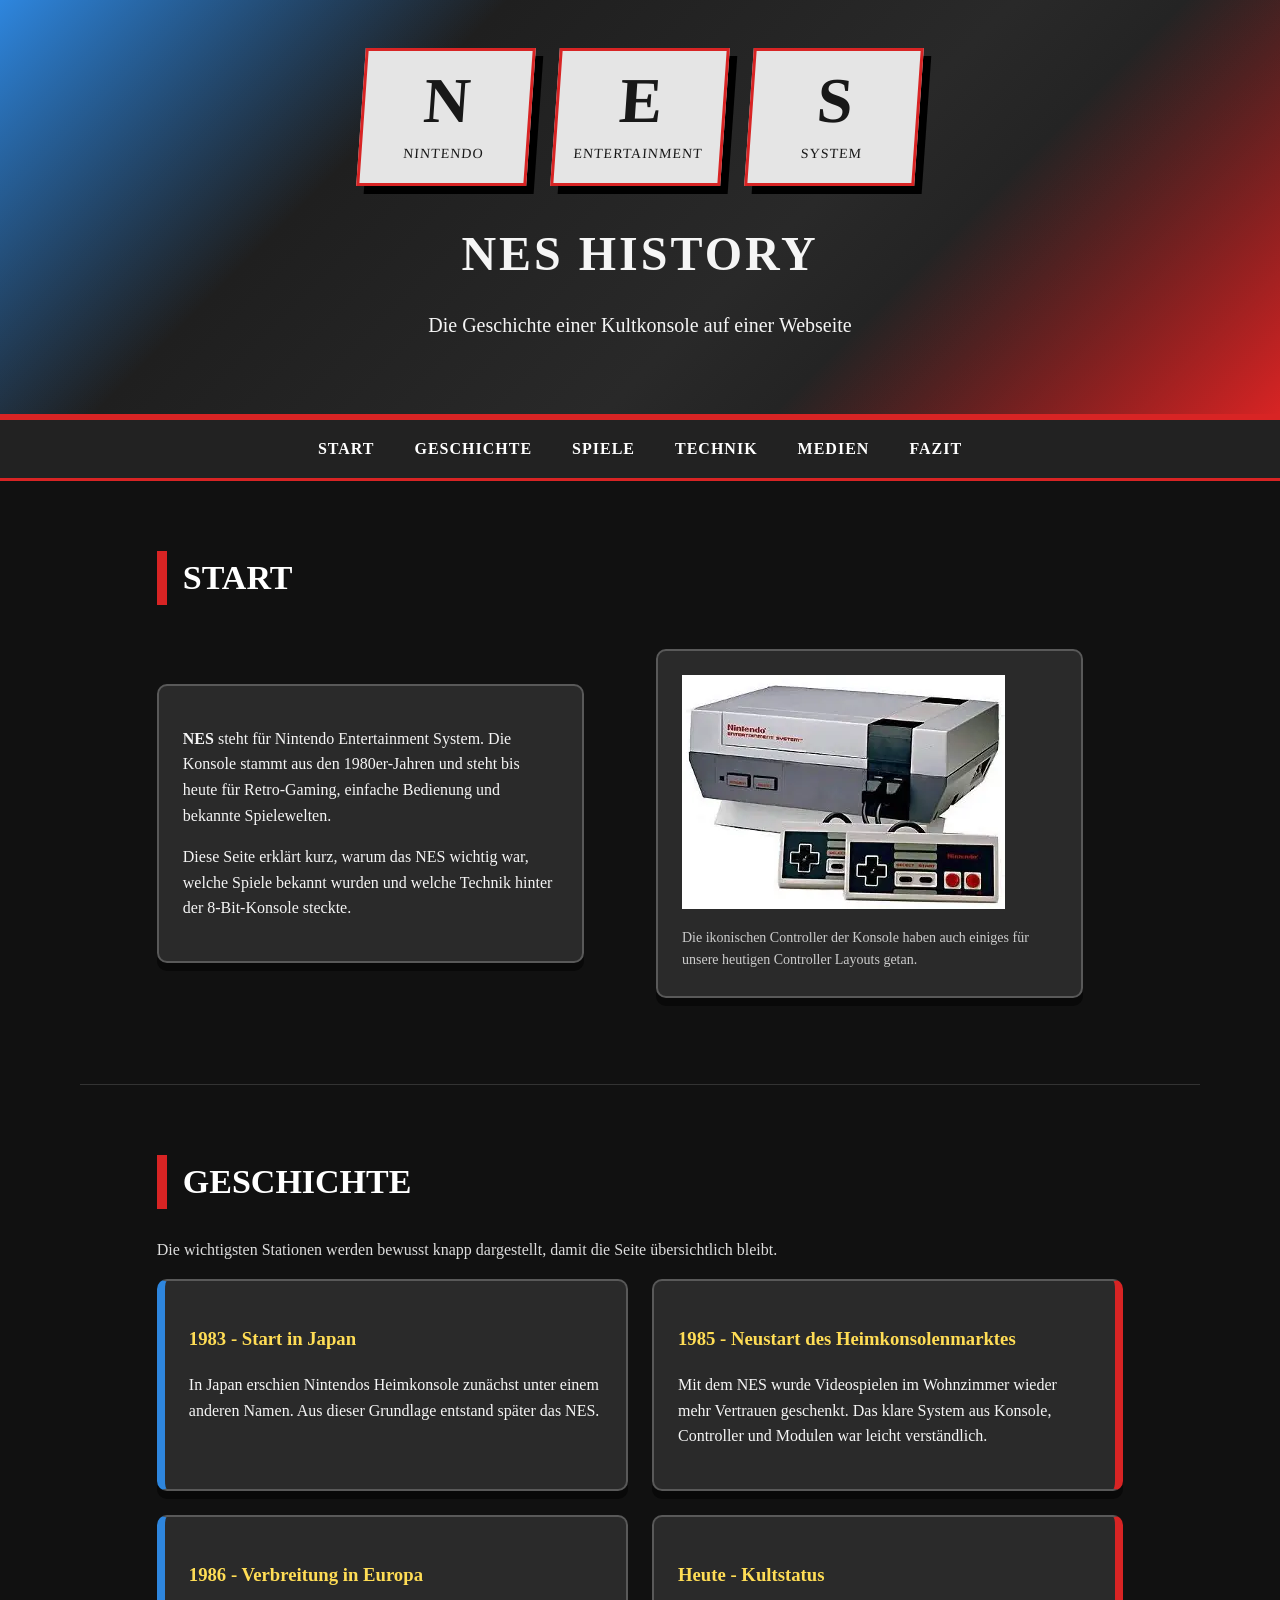
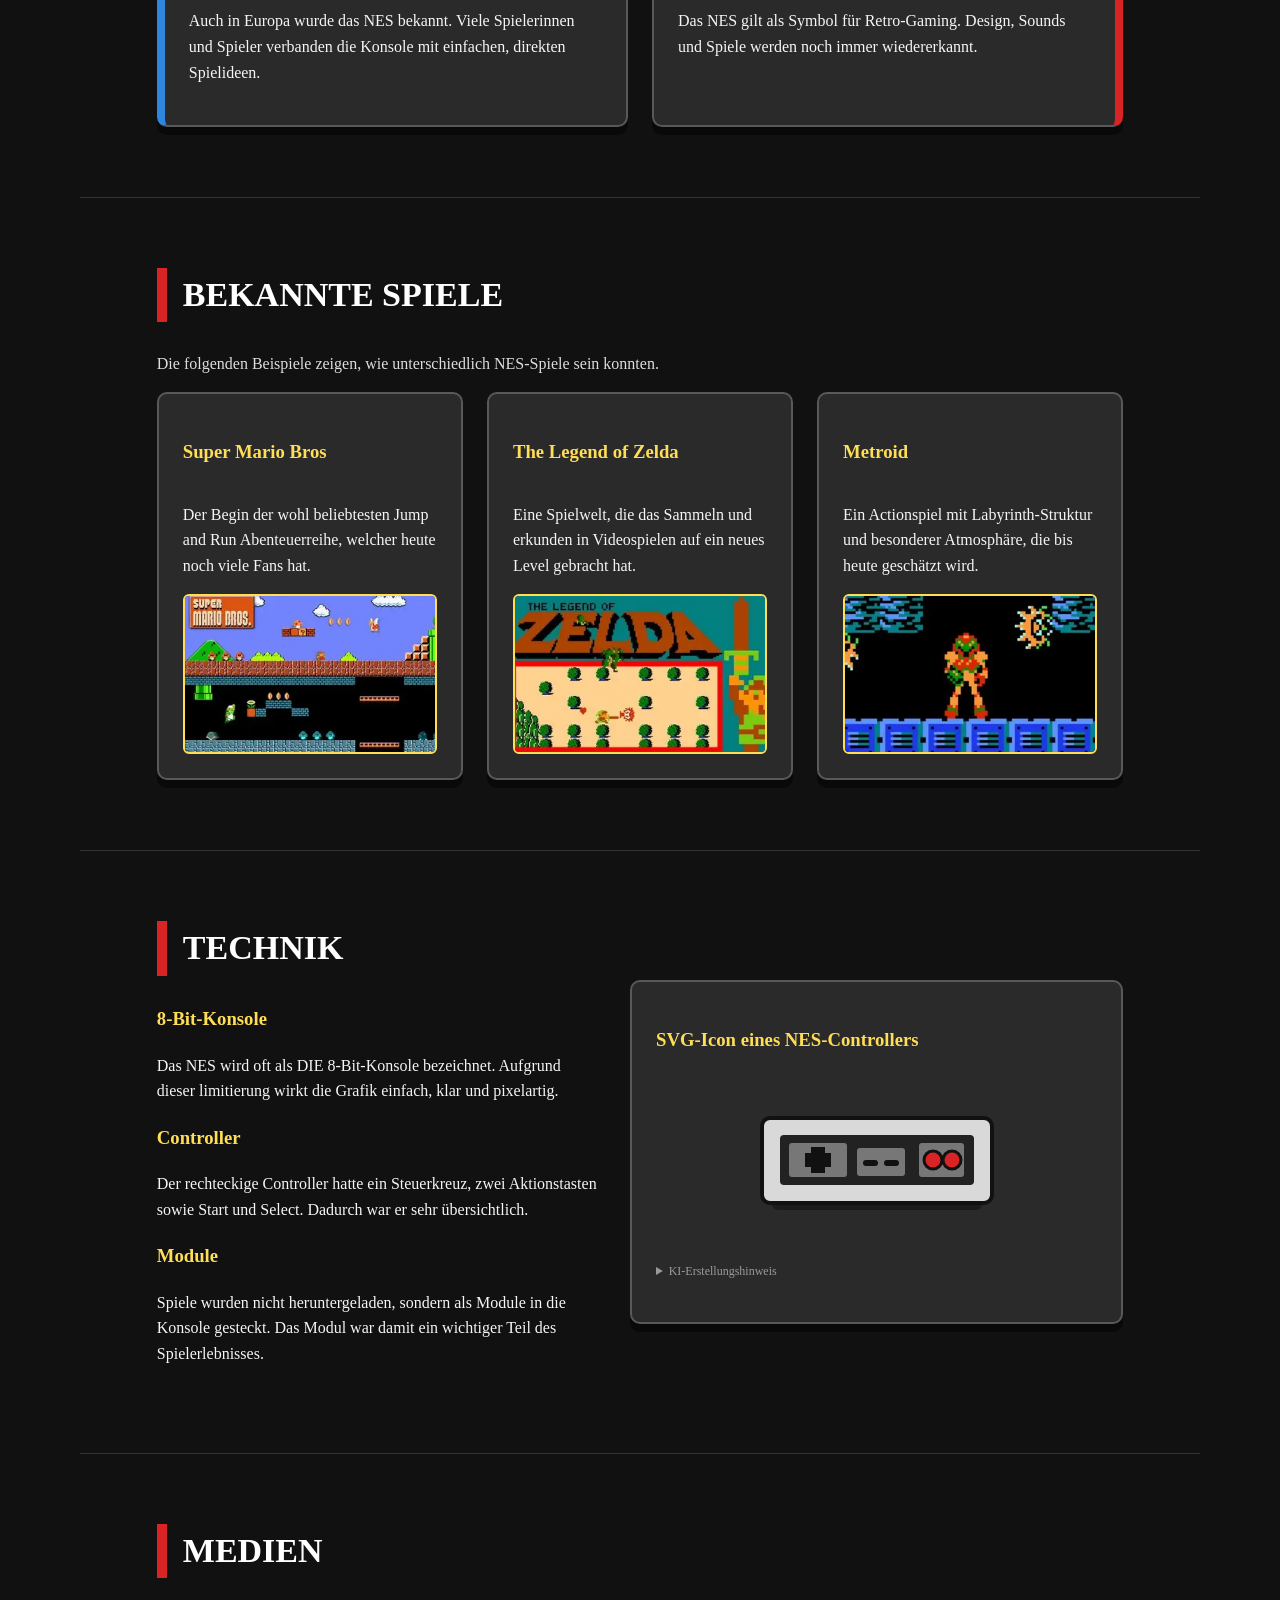
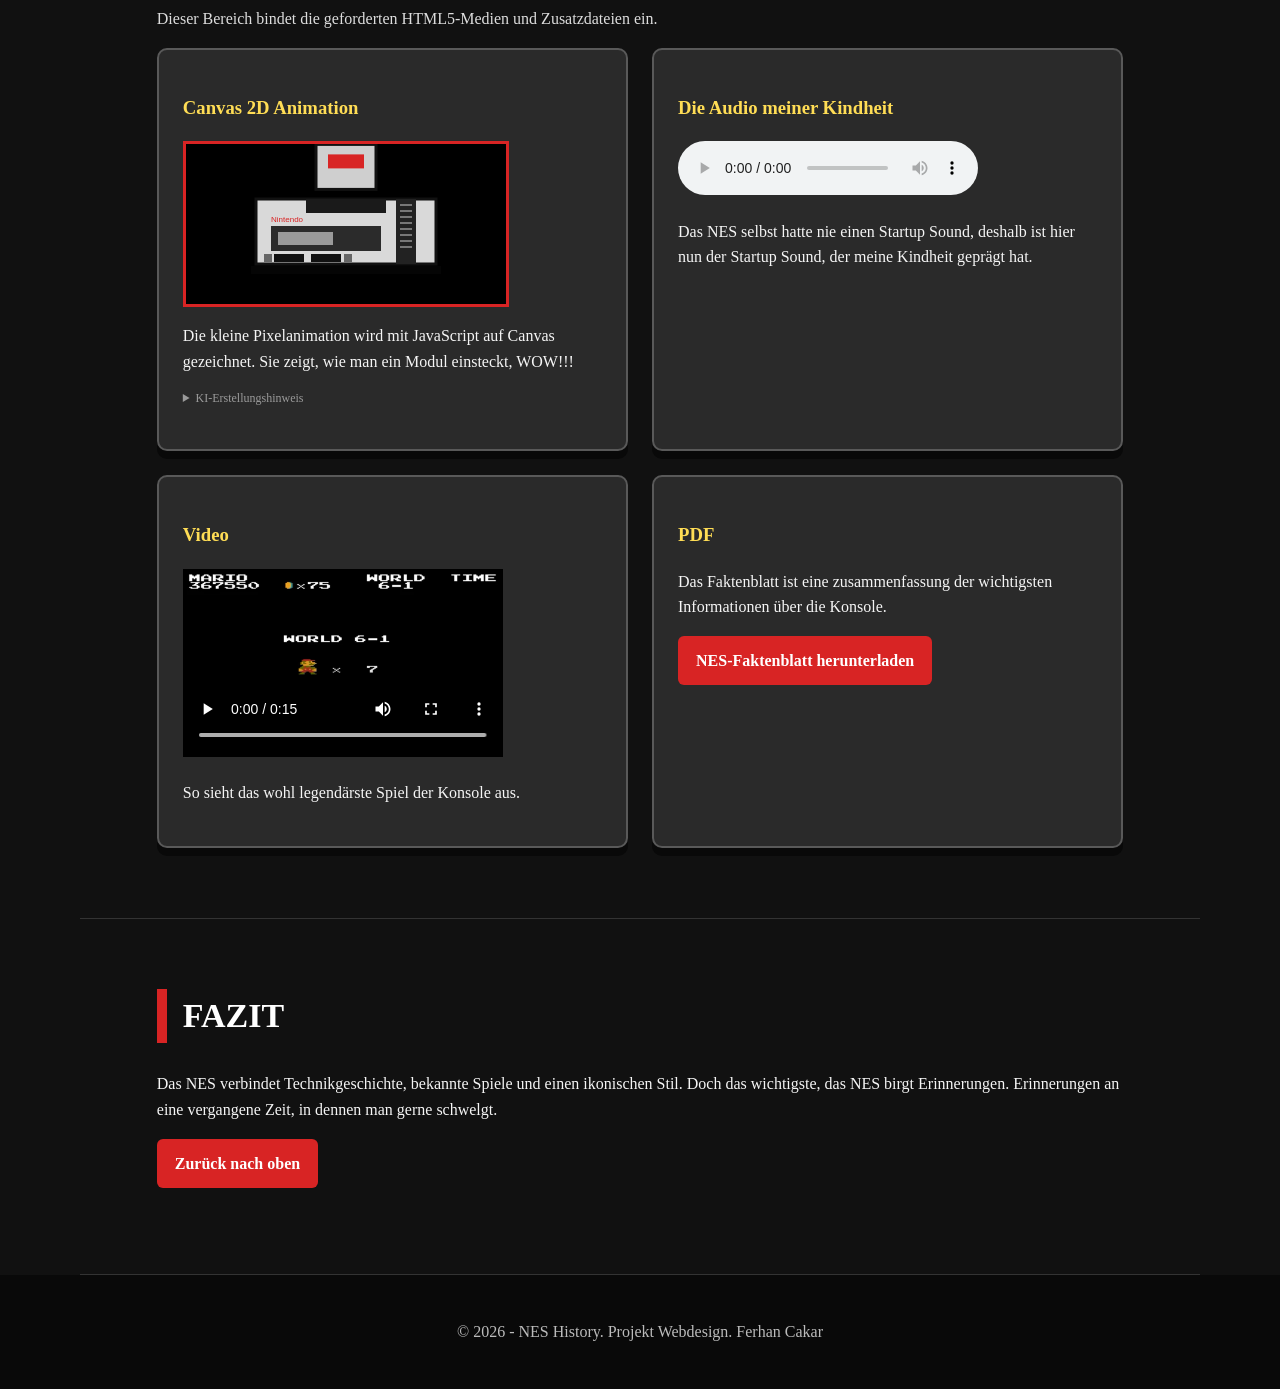
==== ferhan_cakar/index.html @ 37f25300 "Ferhans Zeug wurde hinzugefügt" ====
<!DOCTYPE html>
<html lang="de">
<head>
    <meta http-equiv="Content-Type" content="text/html; charset=utf-8">
    <meta name="description" content="NES History - eine Webseite über die Geschichte einer Kultkonsole.">
    <meta name="keywords" content="NES, Prüfung">
    <meta name="author" content="Ferhan Cakar">
    <meta name="viewport" content="width=device-width, initial-scale=1.0">
    <title>NES History - Die Geschichte einer Kultkonsole</title>
    <link rel="stylesheet" href="css/style.css">
    <link rel="icon" href="assets/img/favicon.ico" type="image/x-icon">
    <!--setzt das Favicon, also das Icon für die Webseite. Erstellt mit favicon.io-->

</head>
<body>
    <header id="oben" class="site-header">
        <div class="branding">
            <!-- branding fasst die drei NES-Boxen zusammen.
            span markiert jeweils den einzelnen Buchstaben N, E oder S.
            small enthält den kleineren Zusatztext unter dem Buchstaben.
            Die genaue Gestaltung passiert in CSS über .brand-box span und .brand-box small -->
            <div class="brand-box"><span>N</span><small>Nintendo</small></div>
            <div class="brand-box"><span>E</span><small>Entertainment</small></div>
            <div class="brand-box"><span>S</span><small>System</small></div>
        </div>
        <h1>NES History</h1>
        <p>Die Geschichte einer Kultkonsole auf einer Webseite</p>
    </header>

    <!-- #xxx führt zum Punkt auf der selben Webseite, href gibt das Ziel des Links an-->
    <nav class="main-nav" aria-label="Hauptnavigation">
        <ul>
            <li><a href="#start">Start</a></li>
            <li><a href="#geschichte">Geschichte</a></li>
            <li><a href="#spiele">Spiele</a></li>
            <li><a href="#technik">Technik</a></li>
            <li><a href="#medien">Medien</a></li>
            <li><a href="#fazit">Fazit</a></li>
        </ul>
    </nav>

    <main>
        <!-- Section = großer Themenbereich, article = kleiner Inhaltsbereich -->
        <section id="start" class="content-section">
            <h2>Start</h2>

            <div class="hero-section">
                <article class="text-card">
                    <!-- strong macht je nach Browser den Text "wichtig" -> in meinem wird der Text fett -->
                    <p><strong>NES</strong> steht für Nintendo Entertainment System. Die Konsole stammt aus den 1980er-Jahren und steht bis heute für Retro-Gaming, einfache Bedienung und bekannte Spielewelten.</p>
                    <p>Diese Seite erklärt kurz, warum das NES wichtig war, welche Spiele bekannt wurden und welche Technik hinter der 8-Bit-Konsole steckte.</p>
                </article>
                <!--figure wird für ein Bild mit passender Bildbeschreibung genutzt-->
                <figure class="media-card">
                    <!--img bindet das Bild über den src-Pfad ein-->
                    <!--alt beschreibt das Bild, falls es nicht geladen wird oder für Barrierefreiheit-->
                    <img src="assets/img/nes-Konsole.gif" alt="Platzhalterbild einer NES-Konsole im Retro-Stil">
                    <!--figcaption ist die sichtbare Bildunterschrift-->
                    <figcaption>Die ikonischen Controller der Konsole haben auch einiges für unsere heutigen Controller Layouts getan.</figcaption>
                </figure>
            </div>
        </section>

        <section id="geschichte" class="content-section history-section">
            <h2>Geschichte</h2>
            <p class="section-intro">Die wichtigsten Stationen werden bewusst knapp dargestellt, damit die Seite übersichtlich bleibt.</p>
            <div class="timeline">
                <!-- die Article werden automatisch nach reihnfolge den verfügbaren collums in Grid layout hinzugefügt, wobei in css repeat 2 sagt, dass es immer 2 spalten pro reihe sein dürfen-->
                <article>
                    <h3>1983 - Start in Japan</h3>
                    <p>In Japan erschien Nintendos Heimkonsole zunächst unter einem anderen Namen. Aus dieser Grundlage entstand später das NES.</p>
                </article>
                <article>
                    <h3>1985 - Neustart des Heimkonsolenmarktes</h3>
                    <p>Mit dem NES wurde Videospielen im Wohnzimmer wieder mehr Vertrauen geschenkt. Das klare System aus Konsole, Controller und Modulen war leicht verständlich.</p>
                </article>
                <article>
                    <h3>1986 - Verbreitung in Europa</h3>
                    <p>Auch in Europa wurde das NES bekannt. Viele Spielerinnen und Spieler verbanden die Konsole mit einfachen, direkten Spielideen.</p>
                </article>
                <article>
                    <h3>Heute - Kultstatus</h3>
                    <p>Das NES gilt als Symbol für Retro-Gaming. Design, Sounds und Spiele werden noch immer wiedererkannt.</p>
                </article>
            </div>
        </section>

        <section id="spiele" class="content-section games-section">
            <h2>Bekannte Spiele</h2>
            <p class="section-intro">Die folgenden Beispiele zeigen, wie unterschiedlich NES-Spiele sein konnten.</p>
            <div class="game-grid">
                <article class="game-card">
                    <h3>Super Mario Bros</h3>
                    <p>Der Begin der wohl beliebtesten Jump and Run Abenteuerreihe, welcher heute noch viele Fans hat.</p>
                    <img class="game-image" src="assets/img/mario.webp" alt="Bild zu Super Mario Bros.">
                </article>
                <article class="game-card">
                    <h3>The Legend of Zelda</h3>
                    <p>Eine Spielwelt, die das Sammeln und erkunden in Videospielen auf ein neues Level gebracht hat.</p>
                    <img class="game-image" src="assets/img/zelda.webp" alt="Bild zu The Legend of Zelda.">
                </article>
                <article class="game-card">
                    <h3>Metroid</h3>
                    <p>Ein Actionspiel mit Labyrinth-Struktur und besonderer Atmosphäre, die bis heute geschätzt wird.</p>
                    <img class="game-image" src="assets/img/metroid.webp" alt="Bild zu Metroid.">
                </article>
            </div>
        </section>

        <section id="technik" class="content-section split-section">
            <article>
                <h2>Technik</h2>
                <h3>8-Bit-Konsole</h3>
                <p>Das NES wird oft als DIE 8-Bit-Konsole bezeichnet. Aufgrund dieser limitierung wirkt die Grafik einfach, klar und pixelartig.</p>
                <h3>Controller</h3>
                <p>Der rechteckige Controller hatte ein Steuerkreuz, zwei Aktionstasten sowie Start und Select. Dadurch war er sehr übersichtlich.</p>
                <h3>Module</h3>
                <p>Spiele wurden nicht heruntergeladen, sondern als Module in die Konsole gesteckt. Das Modul war damit ein wichtiger Teil des Spielerlebnisses.</p>
            </article>
            <!-- aside ist ein ergänzender Inhaltsbereich neben dem Text.
            Hier wird das SVG-Icon als Zusatz zum Technikbereich angezeigt.
            aria-label beschreibt den Bereich für Barrierefreiheit. -->
            <aside class="svg-card" aria-label="SVG-Icon eines NES-Controllers">
                <h3>SVG-Icon eines NES-Controllers</h3>
                <img src="assets/svg/controller.svg" alt="Controller-Icon als SVG">
                <details class="referenz-hinweis">
                    <summary>KI-Erstellungshinweis</summary>
                    <p>Danke Nawid, dass du mir gezeigt hast, wie man dieses Dropdown hier erstellt. Das Icon wurde mit Chat GPT 5.5 Premium, Intelligenz hoch  erstellt. Prompt: "Erstelle mir bitte ein SVG-Icon eines NES-Controllers aus frontaler ansicht. Achte hierbei auf korrekte Farbgebung."</p>
                </details>
            </aside>
        </section>

        <section id="medien" class="content-section media-section">
            <h2>Medien</h2>
            <p class="section-intro">Dieser Bereich bindet die geforderten HTML5-Medien und Zusatzdateien ein.</p>
            <div class="media-grid">
                <article>
                    <h3>Canvas 2D Animation</h3>
                    <!--erstellt eine leere Fläche, die dann in real Time beschrieben wird, anders als Pfade von anderen Assets-->
                    <canvas id="pixelCanvas" width="320" height="160">Ihr Browser unterstützt das Canvas-Element nicht.</canvas>
                    <p>Die kleine Pixelanimation wird mit JavaScript auf Canvas gezeichnet. Sie zeigt, wie man ein Modul einsteckt, WOW!!! </p>
                    <details class="referenz-hinweis">
                        <summary>KI-Erstellungshinweis</summary>
                        <p>Danke Nawid, dass du mir gezeigt hast, wie man dieses Dropdown hier erstellt. Der Code wurde mit Google Gemeni 3.1 Pro erstellt. Prompt: "Erstelle mir bitte eine Canvas Animation einer NES Konsole, in die ein Modul gesteckt wird."</p>
                    </details>
                </article>
                <article>
                    <h3>Die Audio meiner Kindheit</h3>
                    <audio controls> <!--erstellt UI für Audio-->
                        <source src="assets/audio/Gamecube-Startup-Sound.m4a" type="audio/mp4"> <!--m4a ist in mp4 container, deshalb hier mp4-->
                        Ihr Browser unterstützt das Audio-Element nicht. <!--falls Browser Element nicht unterstützt kommt Text-->
                    </audio>
                    <p>Das NES selbst hatte nie einen Startup Sound, deshalb ist hier nun der Startup Sound, der meine Kindheit geprägt hat.</p>
                </article>
                <article>
                    <h3>Video</h3>
                    <!--controls macht UI, poster macht vorschaubild-->
                    <video controls poster="assets/img/video-poster.png" width="320">
                        <source src="assets/video/WEBM-World6-1.webm" type="video/webm">
                        <source src="assets/video/MP4-World6-1.mp4" type="video/mp4">
                        <source src="assets/video/MOV-World6-1.mov" type="video/mov">
                        Ihr Browser unterstützt das Video-Element nicht.
                    </video>
                    <p>So sieht das wohl legendärste Spiel der Konsole aus.</p>
                </article>
                <article>
                    <h3>PDF</h3>
                    <p>Das Faktenblatt ist eine zusammenfassung der wichtigsten Informationen über die Konsole.</p>
                    <!--a macht hier einen Link draus-->
                    <!--folgendes geht den Pfad lang und downloaded, falls möglich-->
                    <p><a class="button-link" href="assets/pdf/nes-faktenblatt.pdf" download>NES-Faktenblatt herunterladen</a></p>
                </article>
            </div>
        </section>

        <section id="fazit" class="content-section conclusion-section">
            <h2>Fazit</h2>
            <p>Das NES verbindet Technikgeschichte, bekannte Spiele und einen ikonischen Stil. Doch das wichtigste, das NES birgt Erinnerungen. Erinnerungen an eine vergangene Zeit, in dennen man gerne schwelgt.</p>
            <p><a href="#oben">Zurück nach oben</a></p>
        </section>
    </main>

    <!-- footer enthält den unteren Abschlussbereich der Webseite -->
    <footer class="site-footer">
        <p>&copy; <!--© wird damit eingefügt--> 2026 - NES History. Projekt Webdesign. Ferhan Cakar</p>
    </footer>
    <!-- script bindet die externe JavaScript-Datei für die Canvas-Animation ein -->
    <script src="js/canvas.js"></script>
</body>
</html>
---- ferhan_cakar/css/style.css ----
/* Grundgestaltung */
/* box-sizing: border-box sorgt dafür, dass padding und border in die Gesamtbreite eingerechnet werden */
* {
    box-sizing: border-box;
}

body {
    margin: 0; /*Außenabstand = 0*/
    font-family: 'Times new Roman', Helvetica, sans-serif;
    line-height: 1.6; /*Zeilenhöhe*/
    color: #f5f5f5; /*Textfarbe*/
    background: #111111; /*Hintergrundfarbe*/
}

/*assets können nie Breiter als ihre Container werden*/
img, video, canvas, audio {
    max-width: 100%;
}

/* Kopfbereich */
.site-header {
    min-height: 420px;
    padding: 48px 6% 36px 6%; /*abstand zum rand der Box, Werte verteilt oben, rechts, unten, links*/
    text-align: center;
    background: 
        linear-gradient(135deg, transparent 0%, transparent 70%, #d82424 100%),
        linear-gradient(135deg, #2e86de 0%, transparent 30%, transparent 100%),
        linear-gradient(135deg, #151515 0%, #292929 60%, #151515 100%);
        /*Mehrere Verläufe liegen übereinander. 135deg ist der schräge Winkel des Verlaufs.
        Die %-Werte sind Positionen im Verlauf: 0% = Anfang, 100% = Ende.
        transparent ist durchsichtig, damit die darunterliegenden Farben sichtbar bleiben.
        deg zeigt in einem kreis an, in welche richtung der strich geht*/
    border-bottom: 6px solid #d82424; /*Rand unten*/
}

.branding {
    display: flex; /*wenn die div container untereinander geschrieben werden wird hier die Breite größer -> sieht besser aus */
    justify-content: center; /*Horizontal mittig im container Platzieren*/
    gap: 24px; /* Abstand zwischen den Elementen */
    margin-bottom: 30px; /*unten 30px abstand*/
}

.brand-box {
    width: 170px; /*feste Breite bei normaler ansicht*/
    min-height: 130px;
    padding: 18px; /*überall 18px abstand*/
    border: 3px solid #d82424; /*erstellt Rand*/
    background: #e5e5e5;
    color: #181818;
    box-shadow: 8px 8px 0 #000000; /* Schatten: 8px rechts, 8px nach unten, 0px weich, Farbe */
    transform: skew(-4deg); /* kippt die Box leicht schräg für den Retro-Look -> box = trapez*/
}

/*für die großen Buchstaben*/
.brand-box span {
    display: block; /* sorgt dafür, dass Buchstabe und Text untereinander stehen */
    font-size: 64px;
    font-weight: bold;
    line-height: 1;
}

/*Für die kleinen Texte*/
.brand-box small {
    display: block;
    margin-top: 10px;
    font-size: 14px;
    letter-spacing: 1px; /* erhöht den Abstand zwischen den Buchstaben */
    text-transform: uppercase;
}

.site-header h1 {
    margin: 0;
    font-size: 48px;
    text-transform: uppercase; /*immer groß schreiben*/
    letter-spacing: 3px; /* erhöht den Abstand zwischen den Buchstaben */
}

.site-header p {
    max-width: 720px;
    margin: 16px auto 0 auto;
    font-size: 20px;
}

/* Navigation */
/*nav = Navigationsbereich*/
/*li  = einzelner Listenpunkt*/
.main-nav {
    position: sticky;/*bleibt nach dem vorbei scrollen da*/
    top: 0;
    background: #222222;
    border-bottom: 3px solid #d82424;
}

/*ul  = ungeordnete Liste*/
.main-nav ul {
    display: flex;
    flex-wrap: wrap; /* erlaubt Umbruch, falls die Navigationspunkte nicht mehr nebeneinander passen */
    justify-content: center;
    margin: 0;
    padding: 0;
    list-style: none; /* entfernt die Aufzählungspunkte der Liste */
}

/*a   = anklickbarer Link*/
.main-nav a {
    display: block;
    padding: 16px 20px;
    color: #ffffff;
    text-decoration: none;
    text-transform: uppercase;
    font-weight: bold;
    letter-spacing: 1px; /* erhöht den Abstand zwischen den Buchstaben */
}

.main-nav a:hover,
.main-nav a:focus /*bei Tastaturauswahl*/{
    background: #d82424;
    color: #ffffff;
}

/* Bereiche */

/* wenn klassen so untereinander geschrieben werden gilt die beschreibung der Klasse für alle klassen, die so geschrieben sind
warum? wenn ich später eine Bestimmte klasse anders anpassen möchte nehme ich die hier raus, sonnst ist das eine Vorlage
Wenn ich die selbe sache regle zählt der Inhalt der später vorkommenden Klasse
Sonnst kann man für die klassen selbst auch die Regeln verfeinern*/
.history-section,
.games-section,
.content-section {
    max-width: 1120px;
    margin: 0 auto;
    padding: 70px 6%;
    border-bottom: 1px solid #333333;
}

.content-section h2 {
    margin-top: 0;
    font-size: 34px;
    color: #ffffff;
    border-left: 10px solid #d82424;
    padding-left: 16px;
    text-transform: uppercase;
}

.content-section h3 {
    color: #ffdd55;
}

.section-intro {
    max-width: 820px;
    color: #dddddd;
}

/* hier wird entschieden, dass die beiden Boxen in start nebeneinander stehen, gap von 32px haben und gecentered werden*/
.hero-section,
.split-section {
    display: flex;
    gap: 32px;
    align-items: center;
}

.text-card,
.media-card,
.game-card,
.media-grid article,
.svg-card,
.timeline article {
    background: #2a2a2a;
    border: 2px solid #595959; 
    border-radius: 10px; /*abgerundete ecke -> je höher die Zahl, desto rundlicher*/
    padding: 24px;
    box-shadow: 0 8px 0 #090909;
}

.text-card,
.media-card,
.split-section article,
.svg-card {
    flex: 1; /* Elemente teilen sich im Flex-Container den verfügbaren Platz gleichmäßig */
}

.media-card figcaption {
    color: #cccccc;
    font-size: 14px;
    margin-top: 10px; /* Abstand zwischen Bild und Bildunterschrift */
}

/* Geschichte */
.timeline {
    display: grid; /*aktiviert Rastermodell für die 4 Sections*/
    grid-template-columns: repeat(2, minmax(0, 1fr)); 
    /*Es gibt zwei gleich breite Spalten. repeat 2 heißt 2 mal das selbe. Min 0 bleit, max 1fr, also 2mal 1fr, also 1 von 2 fractions breit max*/
    /*so ist es viel flexibler gestaltet*/
    gap: 24px; /*abstand dazwichen*/
}


/*Die ungraden Elemente bekommen einen blauen Rand, angelehnt an die Nintendo Switch*/
/*
.timeline article:nth-child(1) {
    border-left: 8px solid #2e86de; 8px Breit, nicht Formbar
}
.timeline article:nth-child(3) {
    border-left: 8px solid #2e86de;
}
*/
.timeline article:nth-child(odd) {
    border-left: 8px solid #2e86de;
}

/*Die graden Elemente bekommen einen roten Rand, angelehnt an die Nintendo Switch*/
/*
.timeline article:nth-child(2) {
    border-right: 8px solid #d82424;
}
.timeline article:nth-child(4) {
    border-right: 8px solid #d82424;
}
*/
.timeline article:nth-child(even) {
    border-right: 8px solid #d82424;
}

/* Spiele */
.game-grid,
.media-grid {
    display: grid;
    grid-template-columns: repeat(3, minmax(0, 1fr));
    gap: 24px; /* Abstand zwischen den Elementen */
    /*Es gibt drei gleich breite Spalten. repeat 3 heißt 3 mal das selbe. Min 0 brleit, max 1fr, also 3mal 1fr, also 1 von 3 fractions breit max*/
    /*so ist es viel flexibler gestaltet*/
}

/* der übergang von nicht hovern zu hovern .game-card und .game-card:hover
dauert 0.5 sek/1 sek, ease macht langsam start-> schneler am ende der animation
translateY -> auf y achse 8px nach oben (-)
*/
.game-card {
    display: flex;
    flex-direction: column;
    transition: transform 0.5s ease, border-color 1s ease;
}

.game-card:hover {
    transform: translateY(-8px);
    border-color: #d82424;
}

.game-image {
    display: block;
    width: 100%; /*breite des conainers, in dem das Bild sein wird ist über die ganze Box*/
    height: 160px; /*alle Bilder bekommen die selbe höhe*/
    margin-top: auto; 
    object-fit: cover; /*sorgt dafür, dass das Bild sauber gefüllt wird, ohne verzerrt zu werden. Es kann aber am Rand etwas abgeschnitten werden.*/
    border: 2px solid #ffdd55;
    border-radius: 6px;
    background: #000000;
}

/* SVG und Medien */
.svg-card img {
    display: block; /*img elemente verhalten sich eigentlich wie Text -> arbeit mit margin usw. schwer -> Block macht einen Block aus img -> verhalten einfacher beeinflussbar*/
    margin: 0 auto; /*oben/unten 0 abstand, links/rechts automatisch gleicher abstand*/
    max-width: 320px; /*vorher mit max-width auf den container beschränkt*/
}

/*für das Dropdown werden folgende 3 Klassen benutzt.*/
.referenz-hinweis {
    font-size: 12px;
    color: #9a9a9a;
    line-height: 1.4;
    margin-top: 10px;
    margin-bottom: 18px;
}
 
.referenz-hinweis summary {
    cursor: pointer;
    color: #9a9a9a;
}
 
.referenz-hinweis p {
    color: #9a9a9a;
    margin-top: 8px;
}

/*das hier ist Kaskade -> vorher wurde media-grid mit 3 spalten ertsellt, hier wird es überschrieben*/
.media-grid {
    grid-template-columns: repeat(2, minmax(0, 1fr)); /*2 gleich große spalten*/
}

canvas {
    display: block; /*canvas wird wie block behandelt*/
    background: #050505;
    border: 3px solid #d82424;
}

/*lässt es aussehen, wie ein Button*/
.button-link, /*alle aus dieser Klasse*/
.conclusion-section a /*alle Links (a) aus dieser Klasse*/{
    display: inline-block; /*inline wird behandelt wie ein block -> bewegbar*/
    padding: 12px 18px; /*12 oben/unten, 18 links/rechts*/
    background: #d82424;
    color: #ffffff;
    text-decoration: none; /*Links werden nicht mehr unterstrichen*/
    font-weight: bold; /*fetter Text*/
    border-radius: 6px; /*Ecken abrunden*/
}

/*Farben ändern wenn man hier ist*/
.button-link:hover,
.button-link:focus, /*bei Tastaturauswahl*/
.conclusion-section a:hover,
.conclusion-section a:focus /*bei Tastaturauswahl*/{
    background: #ffdd55;
    color: #111111;
}

/* Gestaltung des unteren Abschlussbereichs */
.site-footer {
    padding: 28px 6%;
    text-align: center;
    background: #090909;
    color: #bbbbbb;
}

/*Beingt Webseite auf ein Printfreundliches Format*/
/*einfach, weil ich mich reingearbeitet habe füge ich es auch hier ein ;)*/
@media print {
    /*Text schwarz, Hintergrund weiß -> Druckerfreundlicher*/
    body {
        color: #000000;
        background: #ffffff;
    }

    /*Elemente, die auf gedruckter Form keinen Sinn ergeben werden ausgeblendet*/
    .main-nav, /*Nav. Leiste*/
    audio,
    video,
    canvas{
        display: none;
    }
    /*Trennlinien zwichen Sections werden Heller gemacht -> schöner auf print*/
    .content-section {
        border-bottom: 1px solid #999999;
    }
}
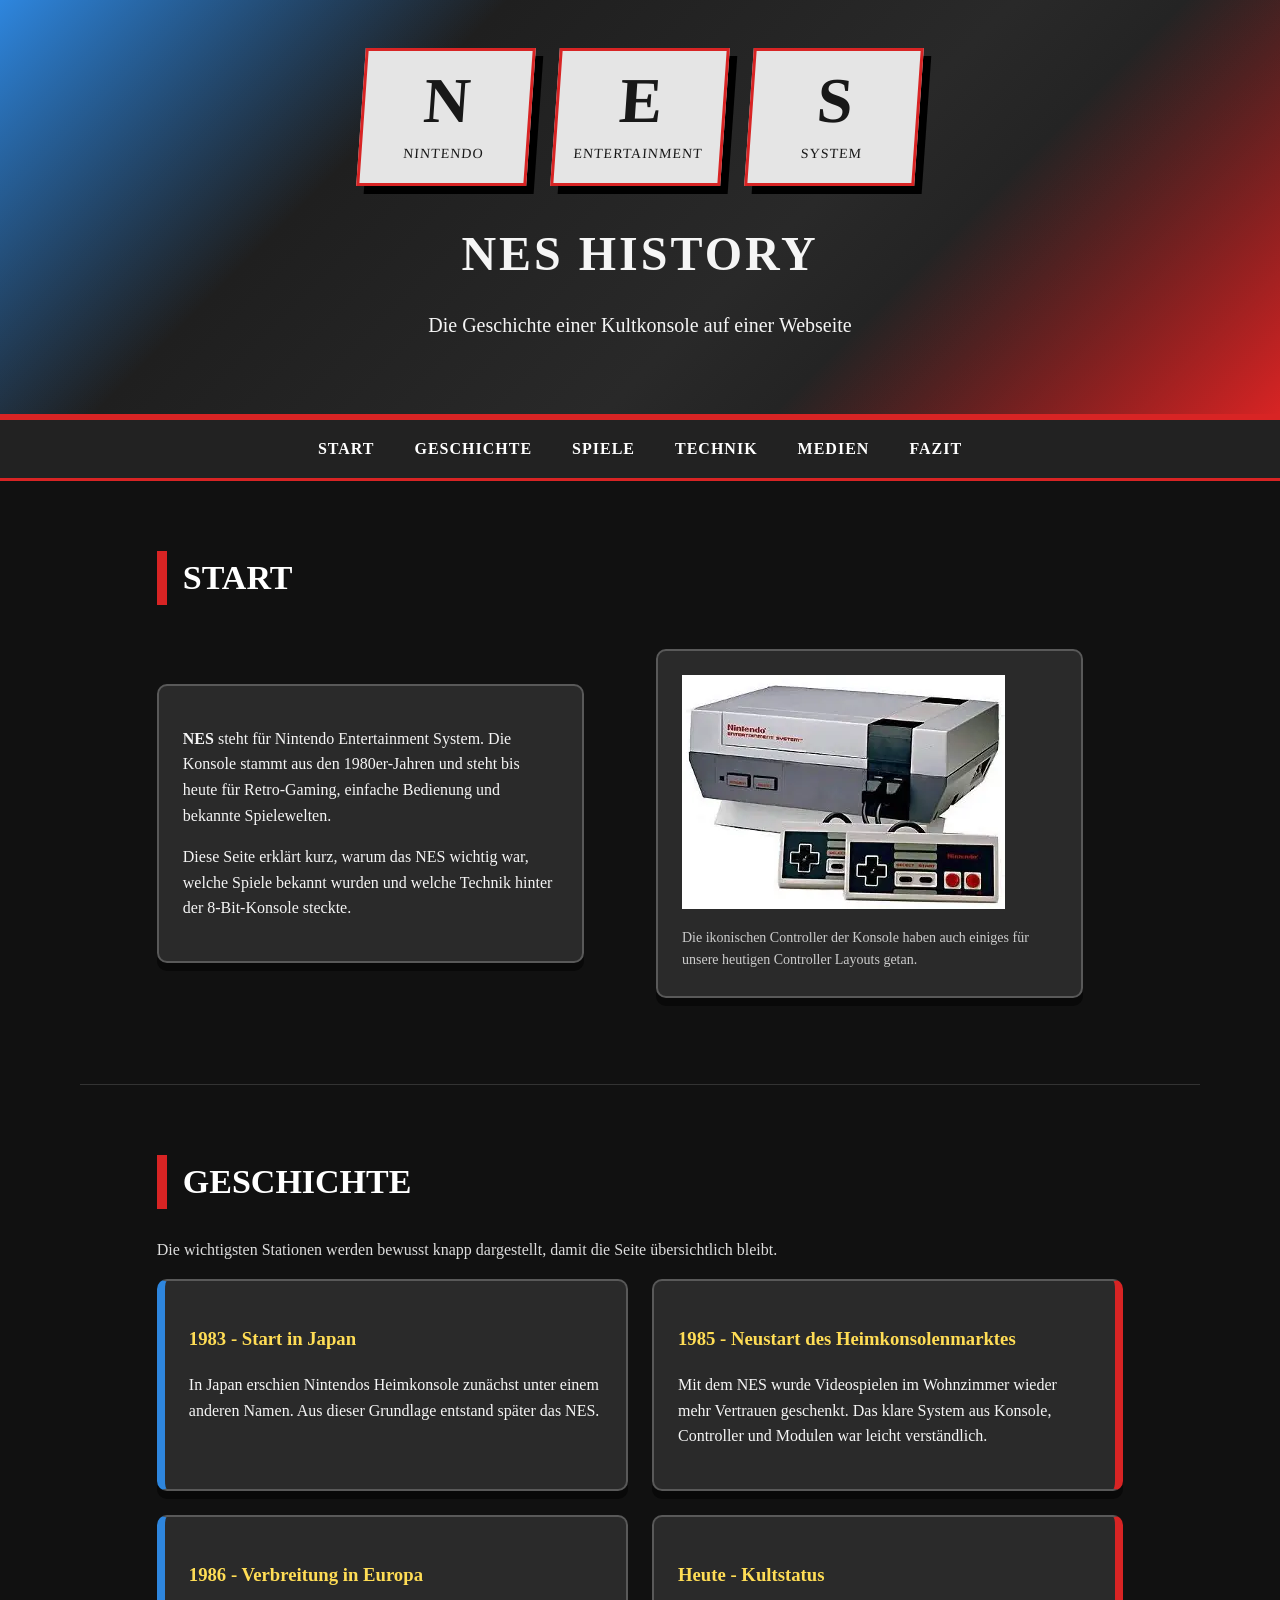
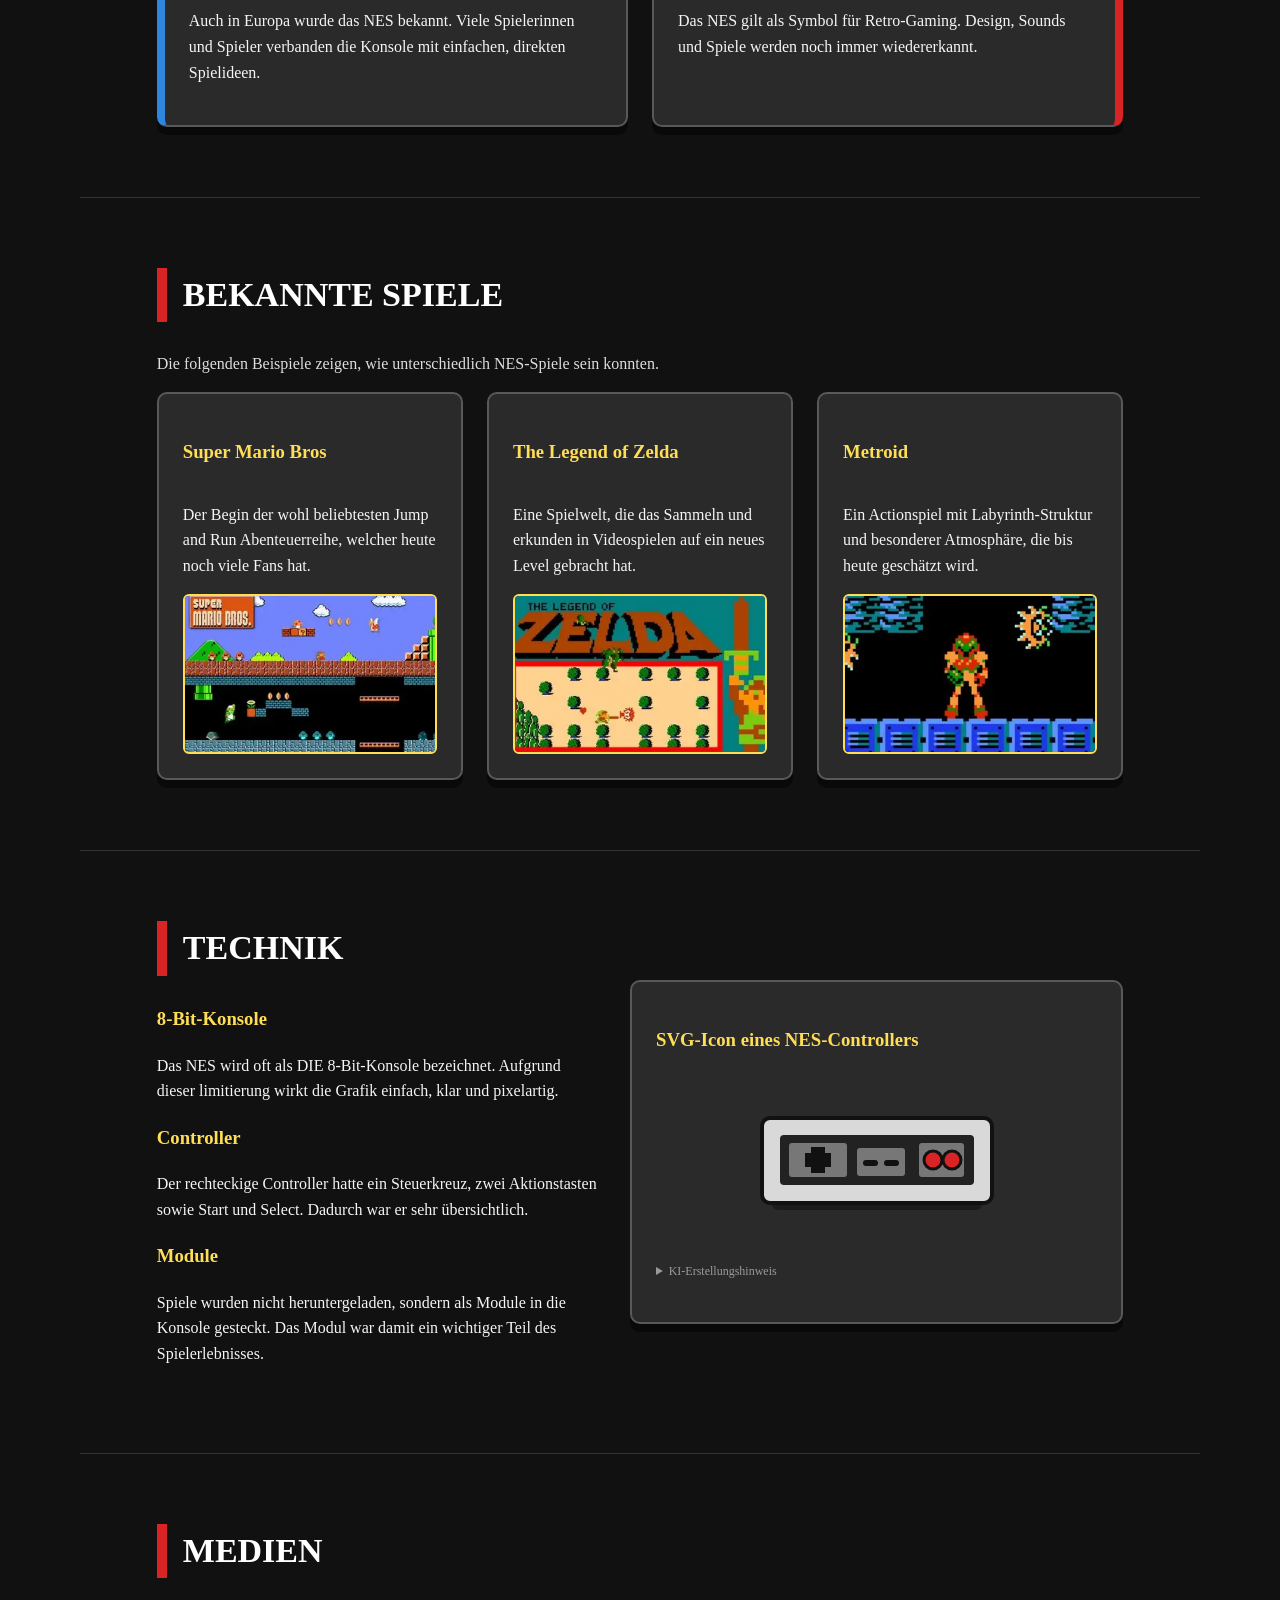
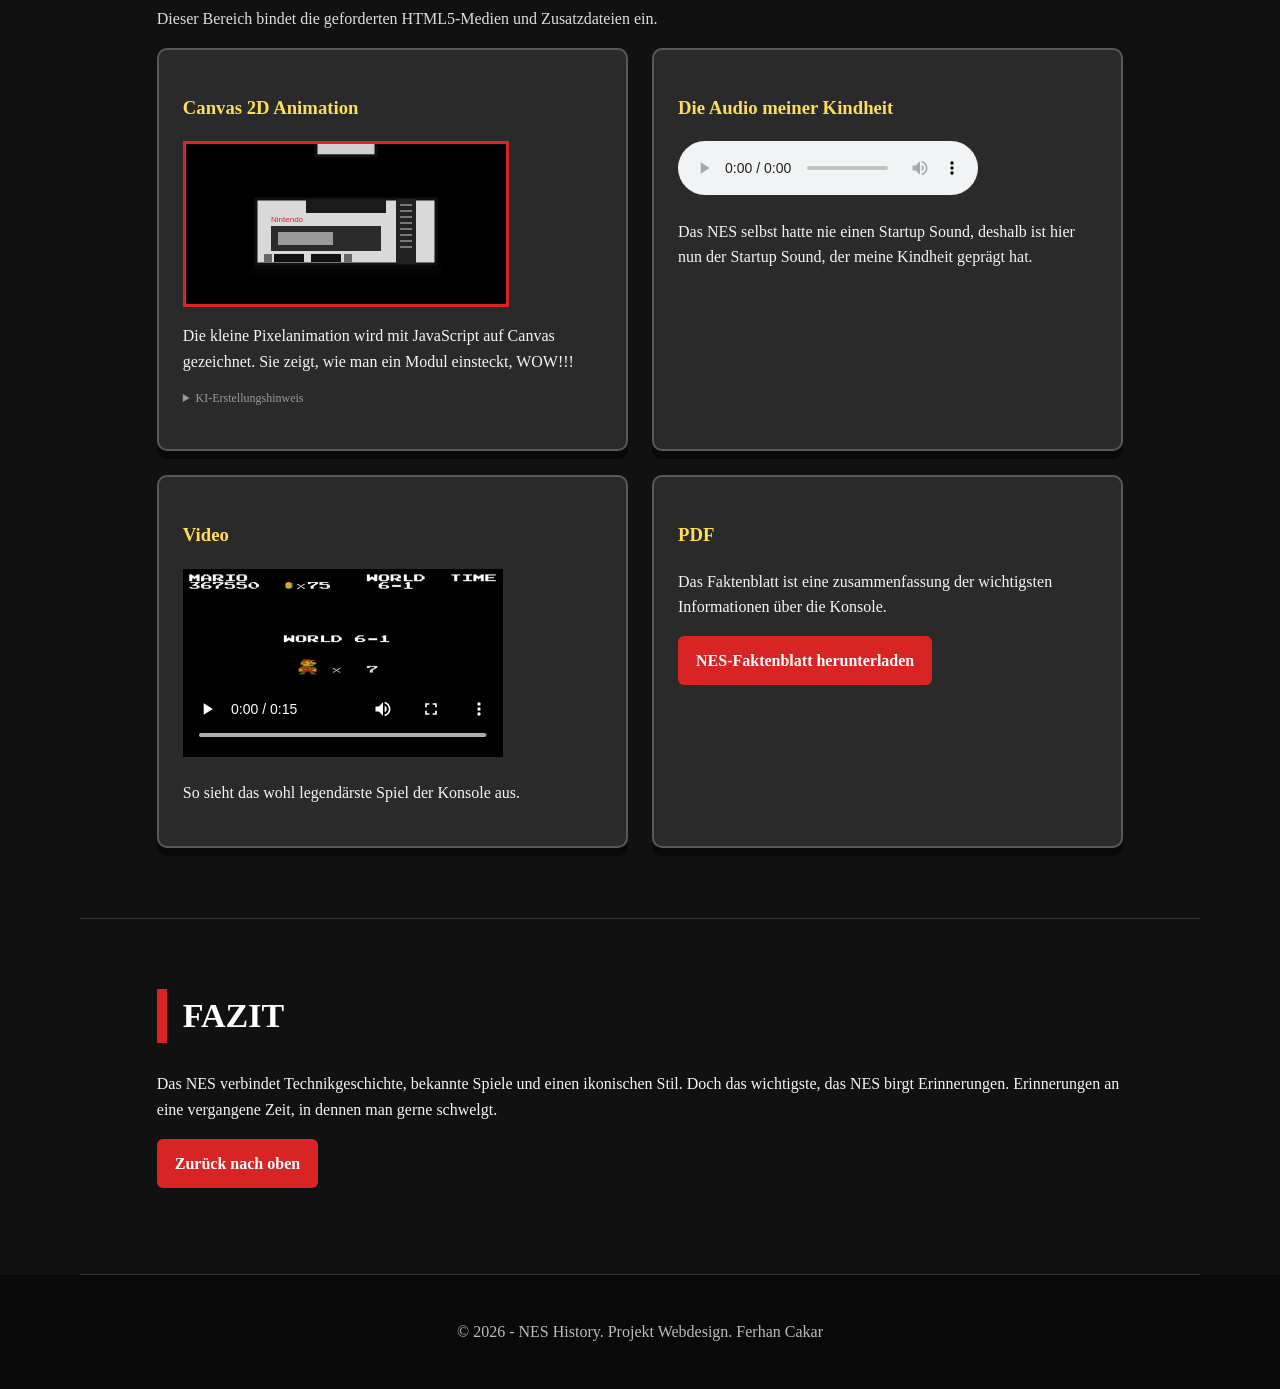
==== commit 61033dc9: "Nav bar Fix Ferhan" ====
--- a/ferhan_cakar/index.html
+++ b/ferhan_cakar/index.html
@@ -26,18 +26,6 @@
         <h1>NES History</h1>
         <p>Die Geschichte einer Kultkonsole auf einer Webseite</p>
     </header>
-
-    <!-- #xxx führt zum Punkt auf der selben Webseite, href gibt das Ziel des Links an-->
-    <nav class="main-nav" aria-label="Hauptnavigation">
-        <ul>
-            <li><a href="#start">Start</a></li>
-            <li><a href="#geschichte">Geschichte</a></li>
-            <li><a href="#spiele">Spiele</a></li>
-            <li><a href="#technik">Technik</a></li>
-            <li><a href="#medien">Medien</a></li>
-            <li><a href="#fazit">Fazit</a></li>
-        </ul>
-    </nav>
 
     <main>
         <!-- Section = großer Themenbereich, article = kleiner Inhaltsbereich -->
@@ -180,6 +168,19 @@
         </section>
     </main>
 
+    <!-- Die Navigation steht im HTML nach main, damit sie ohne z-index über Medien-Elementen liegen kann. CSS Grid zeigt sie trotzdem oben an. -->
+    <!-- #xxx führt zum Punkt auf der selben Webseite, href gibt das Ziel des Links an-->
+    <nav class="main-nav" aria-label="Hauptnavigation">
+        <ul>
+            <li><a href="#start">Start</a></li>
+            <li><a href="#geschichte">Geschichte</a></li>
+            <li><a href="#spiele">Spiele</a></li>
+            <li><a href="#technik">Technik</a></li>
+            <li><a href="#medien">Medien</a></li>
+            <li><a href="#fazit">Fazit</a></li>
+        </ul>
+    </nav>
+
     <!-- footer enthält den unteren Abschlussbereich der Webseite -->
     <footer class="site-footer">
         <p>&copy; <!--© wird damit eingefügt--> 2026 - NES History. Projekt Webdesign. Ferhan Cakar</p>
--- a/ferhan_cakar/css/style.css
+++ b/ferhan_cakar/css/style.css
@@ -10,6 +10,12 @@
     line-height: 1.6; /*Zeilenhöhe*/
     color: #f5f5f5; /*Textfarbe*/
     background: #111111; /*Hintergrundfarbe*/
+    display: grid; /*legt die sichtbare Reihenfolge fest, ohne die HTML-Reihenfolge nutzen zu müssen*/
+    grid-template-areas:
+        "header"
+        "nav"
+        "main"
+        "footer";
 }
 
 /*assets können nie Breiter als ihre Container werden*/
@@ -19,6 +25,7 @@
 
 /* Kopfbereich */
 .site-header {
+    grid-area: header; /*setzt den Header im Grid ganz nach oben*/
     min-height: 420px;
     padding: 48px 6% 36px 6%; /*abstand zum rand der Box, Werte verteilt oben, rechts, unten, links*/
     text-align: center;
@@ -85,6 +92,7 @@
 /*nav = Navigationsbereich*/
 /*li  = einzelner Listenpunkt*/
 .main-nav {
+    grid-area: nav; /*zeigt die Navigation trotz späterer HTML-Position direkt unter dem Header*/
     position: sticky;/*bleibt nach dem vorbei scrollen da*/
     top: 0;
     background: #222222;
@@ -119,6 +127,10 @@
 }
 
 /* Bereiche */
+
+main {
+    grid-area: main; /*setzt den Hauptinhalt im Grid unter die Navigation*/
+}
 
 /* wenn klassen so untereinander geschrieben werden gilt die beschreibung der Klasse für alle klassen, die so geschrieben sind
 warum? wenn ich später eine Bestimmte klasse anders anpassen möchte nehme ich die hier raus, sonnst ist das eine Vorlage
@@ -317,6 +329,7 @@
 
 /* Gestaltung des unteren Abschlussbereichs */
 .site-footer {
+    grid-area: footer; /*setzt den Footer im Grid unter den Hauptinhalt*/
     padding: 28px 6%;
     text-align: center;
     background: #090909;
